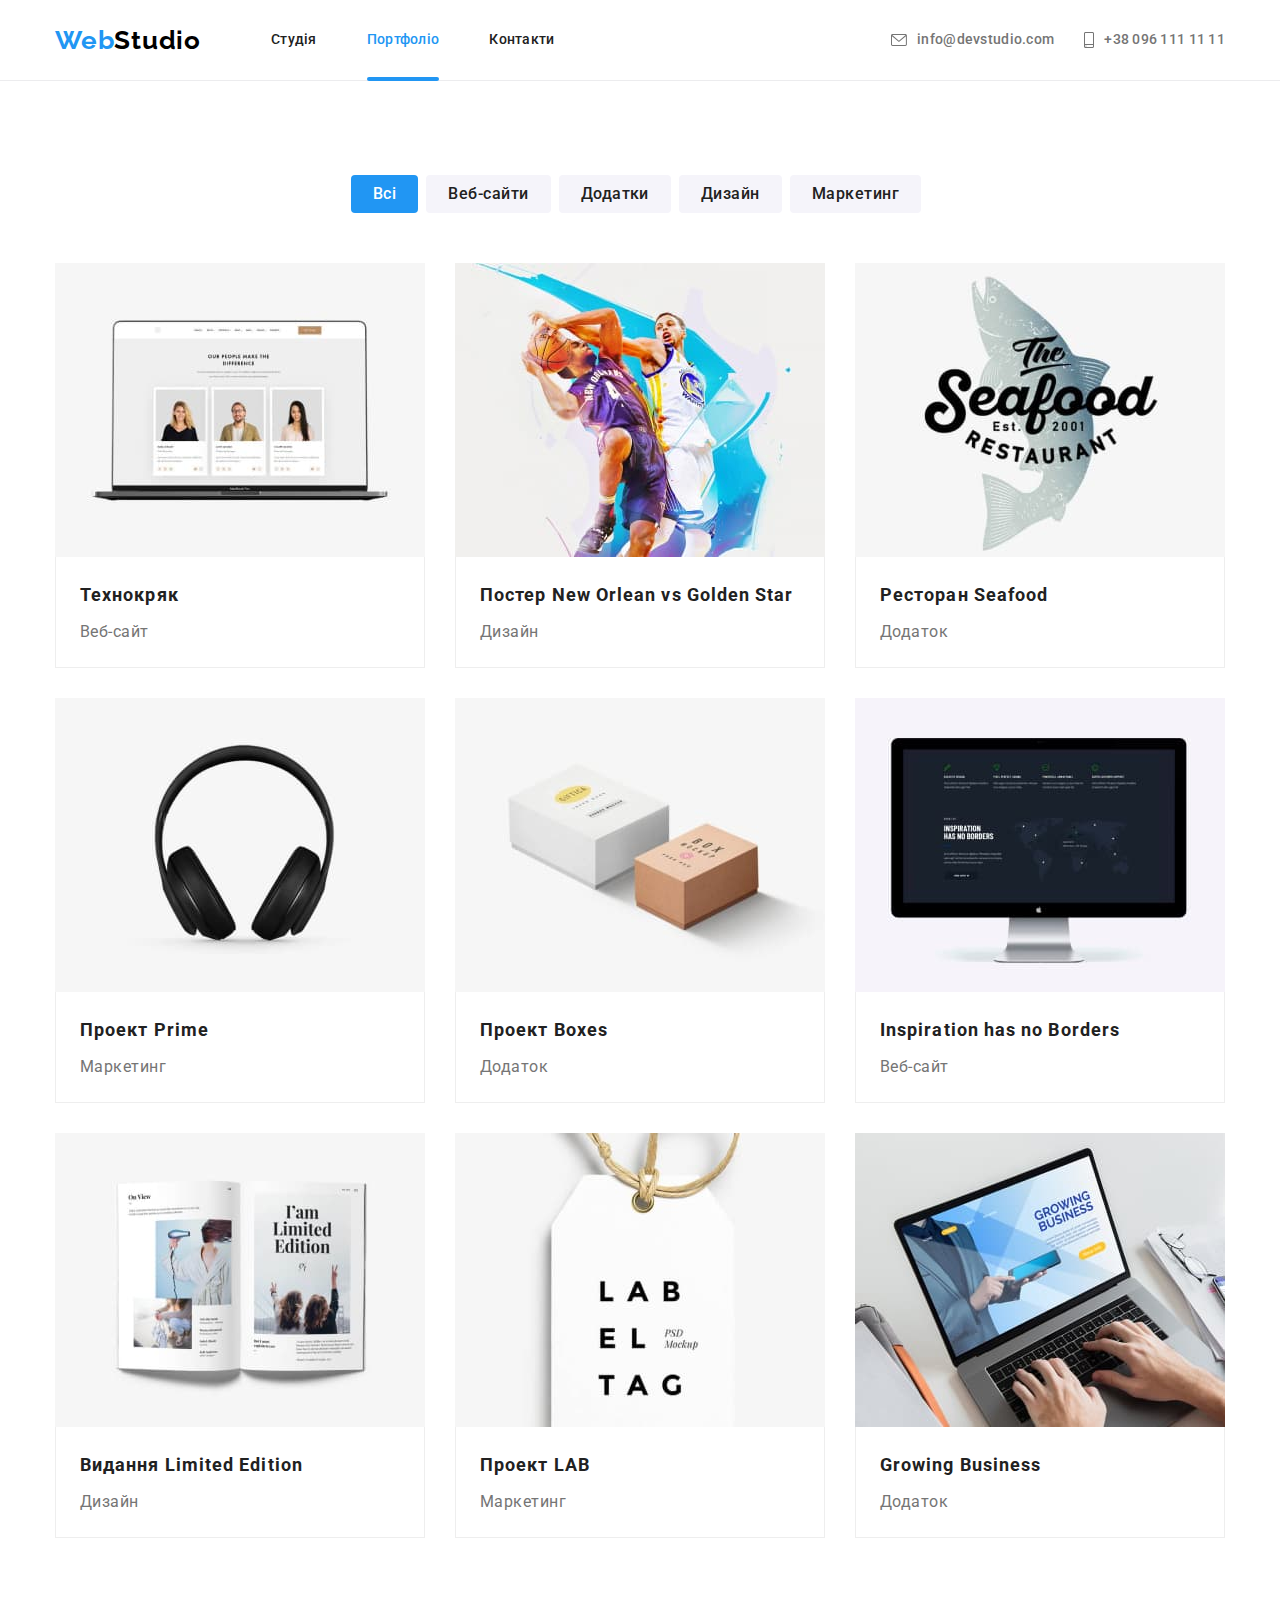
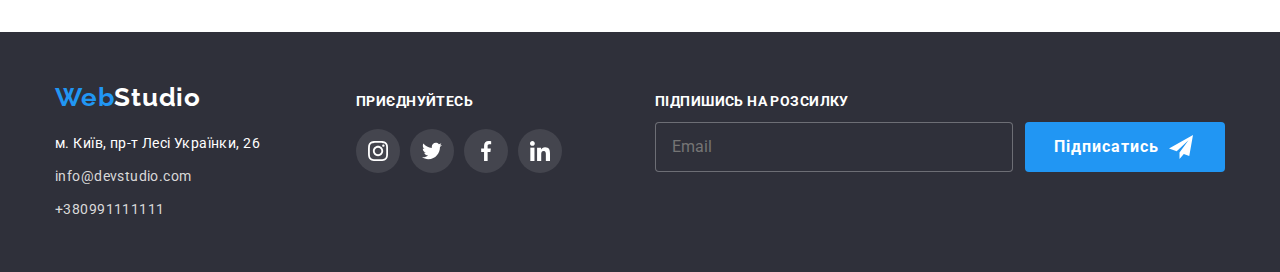
==== portfolio.html @ f046be92 "правка1" ====
<!DOCTYPE html>
<html lang="uk">
  <head>
    <meta charset="UTF-8" />
    <meta http-equiv="X-UA-Compatible" content="IE=edge" />
    <meta name="viewport" content="width=device-width, initial-scale=1.0" />
    <title>Webstudio</title>
    <link rel="preconnect" href="https://fonts.googleapis.com" />
    <link rel="preconnect" href="https://fonts.gstatic.com" crossorigin />
    <link
      href="https://fonts.googleapis.com/css2?family=Raleway:wght@700&family=Roboto:ital,wght@0,400;0,500;0,700;0,900;1,300&display=swap"
      rel="stylesheet"
    />
    <link
      rel="stylesheet"
      href="https://cdnjs.cloudflare.com/ajax/libs/modern-normalize/1.1.0/modern-normalize.min.css"
    />
    <link rel="stylesheet" href="./css/styles.css" />
  </head>

  <body>
    <header>
      <div class="container header-elements">
        <nav class="nav-header">
          <a class="logo" href="">Web<span class="colorstudio">Studio</span></a>
          <ul class="nav-list">
            <li class="nav-item">
              <a href="./index.html" class="site-nav">Студія</a>
            </li>
            <li class="nav-item">
              <div class="actions-line">
                <a href="./portfolio.html" class="nav-portfolio link-current">Портфоліо</a>
              </div>
            </li>
            <li class="nav-item"><a class="site-nav" href="">Контакти</a></li>
          </ul>
        </nav>
        <ul class="contacts-list">
          <li class="contacts-item">
            <a href="mailto:info@devstudio.com" class="mail icon-mail">
              <svg class="contacts-icon" width="16" height="12">
                <use href="./images/icons/icons.svg#icon-envelope"></use>
              </svg>
              info@devstudio.com</a
            >
          </li>
          <li class="contacts-item">
            <a href="tel:+380961111111" class="number icon-number">
              <svg class="contacts-icon" width="10" height="16">
                <use href="./images/icons/icons.svg#icon-smartphone"></use>
              </svg>
              +38 096 111 11 11</a
            >
          </li>
        </ul>
      </div>
    </header>
    <main>
      <section class="main-content section">
        <div class="container">
          <h1 class="visually-hidden" hidden>Наші роботи</h1>
          <ul class="filter-list">
            <li class="filter-item">
              <button class="filter-btn active" type="button">Всі</button>
            </li>
            <li class="filter-item">
              <button class="filter-btn" type="button">Веб-сайти</button>
            </li>
            <li class="filter-item">
              <button class="filter-btn" type="button">Додатки</button>
            </li>
            <li class="filter-item">
              <button class="filter-btn" type="button">Дизайн</button>
            </li>
            <li class="filter-item">
              <button class="filter-btn" type="button">Маркетинг</button>
            </li>
          </ul>

          <ul class="galery-list">
            <li class="galery-item">
              <a href="" class="galery-link">
                <div class="actions-portfolio">
                  <img src="./images/img-portfolio/img1.jpg" alt="комп'ютер" height="294" />
                  <p class="galery-actions-title">
                    Ресурс пропонує комплексні пропозиції з різним рівнем функціоналу та сервісів.
                    Все це дозволить відвідувачу отримати вичерпні відомості про компанію чи
                    приватну особу.
                  </p>
                </div>
                <div class="list-design">
                  <h3 class="galery-title">Технокряк</h3>
                  <p class="galery-text">Веб-сайт</p>
                </div>
              </a>
            </li>

            <li class="galery-item">
              <a href="" class="galery-link">
                <div class="actions-portfolio">
                  <img src="./images/img-portfolio/img2.jpg" alt="гра в баскетбол" height="294" />
                  <p class="galery-actions-title">
                    Ресурс пропонує комплексні пропозиції з різним рівнем функціоналу та сервісів.
                    Все це дозволить відвідувачу отримати вичерпні відомості про компанію чи
                    приватну особу.
                  </p>
                </div>
                <div class="list-design">
                  <h3 class="galery-title">Постер New Orlean vs Golden Star</h3>
                  <p class="galery-text">Дизайн</p>
                </div>
              </a>
            </li>

            <li class="galery-item">
              <a href="" class="galery-link">
                <div class="actions-portfolio">
                  <img src="./images/img-portfolio/img5.jpg" alt="лого ресторану" height="294" />
                  <p class="galery-actions-title">
                    Ресурс пропонує комплексні пропозиції з різним рівнем функціоналу та сервісів.
                    Все це дозволить відвідувачу отримати вичерпні відомості про компанію чи
                    приватну особу.
                  </p>
                </div>

                <div class="list-design">
                  <h3 class="galery-title">Ресторан Seafood</h3>
                  <p class="galery-text">Додаток</p>
                </div>
              </a>
            </li>

            <li class="galery-item">
              <a href="" class="galery-link">
                <div class="actions-portfolio">
                  <img src="./images/img-portfolio/img6.jpg" alt="навушники" height="294" />
                  <p class="galery-actions-title">
                    Ресурс пропонує комплексні пропозиції з різним рівнем функціоналу та сервісів.
                    Все це дозволить відвідувачу отримати вичерпні відомості про компанію чи
                    приватну особу.
                  </p>
                </div>
                <div class="list-design">
                  <h3 class="galery-title">Проект Prime</h3>
                  <p class="galery-text">Маркетинг</p>
                </div>
              </a>
            </li>

            <li class="galery-item">
              <a href="" class="galery-link">
                <div class="actions-portfolio">
                  <img src="./images/img-portfolio/img7.jpg" alt="коробки" height="294" />
                  <p class="galery-actions-title">
                    Ресурс пропонує комплексні пропозиції з різним рівнем функціоналу та сервісів.
                    Все це дозволить відвідувачу отримати вичерпні відомості про компанію чи
                    приватну особу.
                  </p>
                </div>
                <div class="list-design">
                  <h3 class="galery-title">Проект Boxes</h3>
                  <p class="galery-text">Додаток</p>
                </div>
              </a>
            </li>

            <li class="galery-item">
              <a href="" class="galery-link">
                <div class="actions-portfolio">
                  <img
                    src="./images/img-portfolio/img8.jpg"
                    alt="монітор комп'ютера"
                    height="294"
                  />
                  <p class="galery-actions-title">
                    Ресурс пропонує комплексні пропозиції з різним рівнем функціоналу та сервісів.
                    Все це дозволить відвідувачу отримати вичерпні відомості про компанію чи
                    приватну особу.
                  </p>
                </div>
                <div class="list-design">
                  <h3 class="galery-title">Inspiration has no Borders</h3>
                  <p class="galery-text">Веб-сайт</p>
                </div>
              </a>
            </li>

            <li class="galery-item">
              <a href="" class="galery-link">
                <div class="actions-portfolio">
                  <img src="./images/img-portfolio/img9.jpg" alt="журнал" height="294" />
                  <p class="galery-actions-title">
                    Ресурс пропонує комплексні пропозиції з різним рівнем функціоналу та сервісів.
                    Все це дозволить відвідувачу отримати вичерпні відомості про компанію чи
                    приватну особу.
                  </p>
                </div>
                <div class="list-design">
                  <h3 class="galery-title">Видання Limited Edition</h3>
                  <p class="galery-text">Дизайн</p>
                </div>
              </a>
            </li>

            <li class="galery-item">
              <a href="" class="galery-link">
                <div class="actions-portfolio">
                  <img src="./images/img-portfolio/img11.jpg" alt="етикетка" height="294" />
                  <p class="galery-actions-title">
                    Ресурс пропонує комплексні пропозиції з різним рівнем функціоналу та сервісів.
                    Все це дозволить відвідувачу отримати вичерпні відомості про компанію чи
                    приватну особу.
                  </p>
                </div>
                <div class="list-design">
                  <h3 class="galery-title">Проект LAB</h3>
                  <p class="galery-text">Маркетинг</p>
                </div>
              </a>
            </li>

            <li class="galery-item">
              <a href="" class="galery-link">
                <div class="actions-portfolio">
                  <img
                    src="./images/img-portfolio/img12.jpg"
                    alt="робота за комп'ютером"
                    height="294"
                  />
                  <p class="galery-actions-title">
                    Ресурс пропонує комплексні пропозиції з різним рівнем функціоналу та сервісів.
                    Все це дозволить відвідувачу отримати вичерпні відомості про компанію чи
                    приватну особу.
                  </p>
                </div>
                <div class="list-design">
                  <h3 class="galery-title">Growing Business</h3>
                  <p class="galery-text">Додаток</p>
                </div>
              </a>
            </li>
          </ul>
        </div>
      </section>
    </main>
    <footer>
      <div class="container footer-information">
        <div class="footer-adress">
          <a class="logo-adress" href="">Web<span class="colorstudio-adress">Studio</span></a>
          <address>
            <ul class="adress-list">
              <li class="adress-item">
                <a
                  class="adress-link"
                  href="https://goo.gl/maps/yT7QNNGnozj1mF7h9"
                  target="_blank"
                  rel="noopener noreferrer"
                  >м. Київ, пр-т Лесі Українки, 26
                </a>
              </li>
              <li class="adress-item">
                <a class="adress-mail" href="mailto:info@devstudio.com">info@devstudio.com</a>
              </li>
              <li class="adress-item">
                <a class="adress-number" href="tel:+380991111111">+380991111111</a>
              </li>
            </ul>
          </address>
        </div>
        <div class="join">
          <p class="join-title">Приєднуйтесь</p>
          <ul class="join-list">
            <li class="join-item">
              <a href="" class="join-link">
                <svg class="join-soc-icons" width="20" height="20">
                  <use href="./images/icons/icons.svg#icon-instagramwhite"></use>
                </svg>
              </a>
            </li>
            <li class="join-item">
              <a href="" class="join-link">
                <svg class="join-soc-icons" width="20" height="20">
                  <use href="./images/icons/icons.svg#icon-twitterwhite"></use>
                </svg>
              </a>
            </li>
            <li class="join-item">
              <a href="" class="join-link">
                <svg class="join-soc-icons" width="20" height="20">
                  <use href="./images/icons/icons.svg#icon-facebookwhite"></use>
                </svg>
              </a>
            </li>
            <li class="join-item">
              <a href="" class="join-link">
                <svg class="join-soc-icons" width="20" height="20">
                  <use href="./images/icons/icons.svg#icon-linkedinwhite"></use>
                </svg>
              </a>
            </li>
          </ul>
        </div>

        <div class="mailing-list">
        <form  class="mailing-form"> 
          <label for="mail"
            >Підпишись на розсилку</label>
            <div class="mailing">
            <input class="mailing-input" type="mail" id="mail" placeholder="Email"/>
          </form>
        <button class="btn-mailing" type="submit">Підписатись
          <svg class="icons-mailing" > 
          <use href="./images/icons/symbol6.svg#icon-icon-telegram" width="24" heigth="24"></use>
        </svg></button>
        </div>
      </div>
      </div>
    </footer>
  </body>
</html>
---- css/styles.css ----
:root {
  --background-color: #ffffff;
  --background-color-hero: #2f303a;
  --title-text-color: #212121;
  --primary-text-color: #000000;
  --accent: #2196f3;
  --secondary-text-color: #757575;
  --adress-color: #d9d9d9;
  --hover-color: #188ce8;
  --background: #f5f4fa;
}
html {
  box-sizing: border-box;
}

*,
*::before,
*::after {
  box-sizing: inherit;
}
body {
  background-color: var(--background-color);
  font-family: 'Roboto', sans-serif;
  margin: 0;
}

header {
  background-color: var(--background-color);
  border-bottom: 1px solid #ececee;
}

.container {
  width: 1200px;
  margin-left: auto;
  margin-right: auto;

  padding-left: 15px;
  padding-right: 15px;
}
.section {
  padding-top: 94px;
  padding-bottom: 94px;
}

img {
  display: block;
  max-width: 100%;
  height: auto;
}
/*----------HEADER-------------*/
.header-elements {
  display: flex;
  align-items: center;
}

.logo {
  color: var(--secondary-text-color);
  font-family: 'Raleway';
  font-weight: 700;
  font-size: 26px;
  line-height: 1.19;
  letter-spacing: 0.03em;
  color: var(--accent);
  text-decoration: none;
}

.colorstudio {
  color: var(--primary-text-color);
}
.colorstudio-adress {
  color: var(--background-color);
}
.nav-header {
  display: flex;
  align-items: center;
}

.nav-list {
  list-style: none;
  font-weight: 500;
  font-size: 14px;
  line-height: 1.14;
  letter-spacing: 0.02em;

  margin-left: 70px;
  margin-top: 0;
  margin-bottom: 0;
  padding: 0;
  display: flex;
}

.nav-item {
  margin-right: 50px;
}
.nav-item:last-child {
  margin-right: 0;
}

.site-nav {
  color: var(--title-text-color);
  text-decoration: none;
  display: block;
  padding-top: 32px;
  padding-bottom: 32px;

  transition: color 250ms cubic-bezier(0.4, 0, 0.2, 1);
}

.site-nav:hover,
.site-nav:focus {
  color: var(--hover-color);
}
.actions-studio {
  position: relative;
}
.nav-studio {
  position: relative;
  color: var(--accent);
  text-decoration: none;
  display: flex;
  padding-top: 32px;
  padding-bottom: 32px;

  transition: color 250ms cubic-bezier(0.4, 0, 0.2, 1);
}

.nav-studio:hover,
.nav-studio:focus {
  color: var(--hover-color);
}
.nav-studio::after {
  content: '';
  position: absolute;
  display: block;
  width: 100%;
  height: 4px;
  border-radius: 2px;
  background-color: var(--accent);
  bottom: -1px;

  transition: opacity 250ms cubic-bezier(0.4, 0, 0.2, 1);
}

.link-current {
  color: var(--accent);
}

.contacts-list {
  list-style: none;
  margin-left: auto;
  margin-top: 0;
  margin-bottom: 0;
  display: flex;
  padding-left: 0;
}

.contacts-list > .contacts-item {
  margin-right: 30px;
}

.contacts-item:last-child {
  margin-right: 0;
}
.contacts-icon {
  margin-right: 10px;
}

.contacts-icon {
  fill: currentColor;
}

.mail {
  color: var(--secondary-text-color);
  font-weight: 500;
  font-size: 14px;
  line-height: 1.14;
  letter-spacing: 0.02em;
  text-decoration: none;
  display: flex;
  align-items: center;

  transition: color 250ms cubic-bezier(0.4, 0, 0.2, 1);
}
.mail:hover,
.mail:focus {
  color: var(--accent);
}

.number {
  color: var(--secondary-text-color);
  font-weight: 500;
  font-size: 14px;
  line-height: 1.14;
  letter-spacing: 0.02em;
  text-decoration: none;
  display: flex;
  align-items: center;

  transition: color 250ms cubic-bezier(0.4, 0, 0.2, 1);
}

.number:hover,
.number:focus {
  color: var(--accent);
}

/*--------------------HERO--------------- */
.hero {
  background-color: var(--background-color-hero);
  text-align: center;
  padding-top: 200px;
  padding-bottom: 200px;
  max-width: 1600px;
  margin: auto;

  background-image: linear-gradient(rgba(47, 48, 58, 0.4), rgba(47, 48, 58, 0.4)),
    url(../images/herobg.jpg);
  background-repeat: no-repeat;
  background-position: center;
  background-size: cover;
}

.hero-title {
  color: var(--background-color);
  font-weight: 900;
  font-size: 44px;
  line-height: 1.36;
  letter-spacing: 0.06em;
  text-transform: uppercase;

  margin-top: 0;
  margin-bottom: 30px;
  max-width: 696px;
  margin-right: auto;
  margin-left: auto;
  align-items: center;
}

.btn-style {
  background: var(--accent);
  box-shadow: 0px 4px 4px rgba(0, 0, 0, 0.15);
  border-radius: 4px;
  color: var(--background-color);
  font-family: inherit;
  font-weight: 700;
  font-size: 16px;
  line-height: 1.87;
  letter-spacing: 0.06em;
  cursor: pointer;
  display: inline-block;
  padding-top: 10px;
  padding-right: 32px;
  padding-left: 32px;
  padding-bottom: 10px;
  min-width: 200px;
  border: 1px solid transparent;

  transition: background-color 250ms cubic-bezier(0.4, 0, 0.2, 1);
}

.btn-style:hover,
.btn-style:focus {
  background: var(--hover-color);
}

/*------------------BENEFITS---------------*/

.visually-hidden {
  position: absolute;
  width: 1px;
  height: 1px;
  margin: 0px;
  border: 0;
  padding: 0;
  white-space: nowrap;
  clip-path: inset(100%);
  clip: rect(0 0 0 0);
  overflow: hidden;
}

.sections-title {
  color: var(--title-text-color);
}
.section-bf {
  padding-top: 94px;
}
.benefits-list {
  list-style: none;
  margin: 0;
  padding-left: 0;
  display: flex;
  gap: 30px;
}

.benefits-title {
  font-weight: 700;
  font-size: 14px;
  line-height: 1.14;
  letter-spacing: 0.03em;
  text-transform: uppercase;
  color: var(--title-text-color);
  margin-bottom: 10px;
  margin-top: 0;
}
.benefits-text {
  color: var(--secondary-text-color);
  font-size: 14px;
  line-height: 1.71;
  letter-spacing: 0.03em;
  margin: 0;
}
.benefits-box {
  box-sizing: border-box;
  display: flex;
  width: 270px;
  height: 120px;
  background-color: var(--background);
  border-radius: 4px;
  align-items: center;
  justify-content: center;
  margin-bottom: 30px;
}
.benefits-icons {
  width: 70px;
  height: 70px;
}

.actions {
  position: relative;
}

.action-title {
  position: absolute;
  bottom: 0px;
  left: 0;
  background-color: rgba(47, 48, 58, 0.8);
  font-weight: 700;
  font-size: 14px;
  line-height: 1.14;
  text-align: center;
  letter-spacing: 0.03em;
  text-transform: uppercase;
  margin: 0;
  color: #ffffff;
  width: 100%;
  padding-top: 27px;
  padding-bottom: 27px;
}
/*--------------------FEATURE----------------*/

.features-list {
  list-style: none;
  margin: 0;
  padding: 0;
  display: flex;
  gap: 30px;
}

.features-items {
  flex-basis: calc(100% / 3);
}
.features-title,
.team-title {
  font-weight: 700;
  font-size: 36px;
  line-height: 1.17;
  text-align: center;
  letter-spacing: 0.03em;
  color: var(--title-text-color);
  padding-bottom: 50px;
}
.features-title {
  margin-top: 0;
  margin-bottom: 50px;
  padding: 0;
}

.sections-team {
  background-color: var(--background);
}
.team-list {
  list-style: none;
  margin: 0;
  padding: 0;
  display: flex;
}

.team-items {
  flex-basis: calc(100% / 4);
  margin-right: 30px;
  border-bottom: 1px solid #afb1b8;
  border-radius: 4px;
  background: var(--background);
  box-shadow: 0px 4px 4px rgba(0, 0, 0, 0.25);
}
.team-list .team-items:last-child {
  margin-right: 0;
}

.team-title {
  padding: 0;
  margin-top: 0;
  margin-bottom: 50px;
}
.team-about {
  padding-top: 30px;
  padding-bottom: 30px;
  padding-left: 10px;
  padding-right: 10px;
  align-items: center;
}
.team-name {
  color: var(--title-text-color);
  font-weight: 500;
  font-size: 16px;
  line-height: 1.18;
  text-align: center;
  letter-spacing: 0.03em;
  margin-bottom: 10px;
  margin-top: auto;
}

.team-position {
  color: var(--secondary-text-color);
  font-size: 16px;
  line-height: 1.18;
  text-align: center;
  letter-spacing: 0.03em;
  margin: 0;
}

.team-items {
  background-color: var(--background-color);
}
.team-soc-list {
  list-style: none;
  display: flex;
  padding: 0;
  margin-top: 16px;
  align-items: center;
  justify-content: center;
  gap: 10px;
}
.team-soc-item {
  align-items: center;
}

.team-icon {
  width: 44px;
  height: 44px;
  border-radius: 50%;
  display: flex;
  background-color: var(--background-color);
  align-items: center;
  justify-content: center;
  transition: background-color 250ms cubic-bezier(0.4, 0, 0.2, 1);
}
.team-icon:hover,
.team-icon:focus {
  background-color: var(--accent);
}
.team-icon:hover .team-soc-icons,
.team-icon:focus .team-soc-icons {
  fill: var(--background-color);
}
.team-soc-icons {
  fill: #afb1b8;
  transition: fill 250ms cubic-bezier(0.4, 0, 0.2, 1);
}

/*----------------------CUSTOMERS---------------*/
.customers-title {
  font-weight: 700;
  font-size: 36px;
  line-height: 42px;
  text-align: center;
  letter-spacing: 0.03em;
  color: var(--title-text-color);
  margin-top: 0;
  margin-bottom: 50px;
}
.customers-list {
  list-style: none;
  display: flex;
  padding: 0;
  margin: 0;
}
.customers-link {
  border: 1px solid #afb1b8;
  border-radius: 4px;
  display: flex;
  width: 170px;
  height: 92px;
  align-items: center;
  justify-content: center;
  color: #afb1b8;

  transition: border-color 250ms cubic-bezier(0.4, 0, 0.2, 1),
    color 250ms cubic-bezier(0.4, 0, 0.2, 1);
}
.customers-list .customers-item:last-child {
  margin-right: 0;
}
.customers-item {
  width: 170px;
  margin-right: 30px;
}

.customers-link:hover,
.customers-link:focus {
  border-color: var(--accent);
  color: var(--accent);
}

.customers-icon {
  width: 106px;
  height: 60px;
  fill: currentColor;
}
/*----------------FOOTER-------------------*/

footer {
  background-color: var(--background-color-hero);
  padding-top: 50px;
  padding-bottom: 50px;
}
address {
  margin-top: 20px;
}
.footer-information {
  display: flex;
  align-items: baseline;
}
.footer-adress {
  display: inline;
  width: 231px;
}
.logo-adress {
  font-family: 'Raleway';
  font-weight: 700;
  font-size: 26px;
  line-height: 1.19;
  letter-spacing: 0.03em;
  color: var(--accent);
  text-decoration: none;
  display: inline-block;
}
.colorstudio-adress {
  color: var(--background-color);
}

.adress-list {
  list-style: none;
  font-style: normal;
  margin-top: 0;
  padding: 0;
  margin-bottom: 0;
}
.adress-item {
  margin-bottom: 9px;
}
.adress-list .adress-item:last-child {
  margin: 0;
}

.adress-link {
  font-weight: 400;
  font-size: 14px;
  line-height: 1.71;
  letter-spacing: 0.03em;
  color: var(--background-color);
  text-decoration: none;
}
.adress-mail {
  color: var(--adress-color);
  font-weight: 400;
  font-size: 14px;
  line-height: 1.71;
  letter-spacing: 0.03em;
  text-decoration: none;
  margin-bottom: 9px;

  transition: color 250ms cubic-bezier(0.4, 0, 0.2, 1);
}

.adress-number {
  color: var(--adress-color);
  font-weight: 400;
  font-size: 14px;
  line-height: 1.71;
  letter-spacing: 0.03em;
  text-decoration: none;

  transition: color 250ms cubic-bezier(0.4, 0, 0.2, 1);
}

.adress-mail:hover,
.adress-mail:focus {
  color: var(--accent);
}
.adress-number:hover,
.adress-mail:focus {
  color: var(--accent);
}
/*---------------------------------JOIN US--------------------*/
.join {
  margin-left: 70px;
}
.join-item {
  list-style: none;
  display: flex;
}
.join-list {
  justify-content: center;
  gap: 10px;
  margin: 0;
  display: flex;
  padding: 0;
}

.join-title {
  font-weight: 700;
  font-size: 14px;
  line-height: 16px;
  letter-spacing: 0.03em;
  text-transform: uppercase;
  color: var(--background-color);
  display: flex;
  margin-bottom: 20px;
  margin-top: 0;
}
.join-link {
  width: 44px;
  height: 44px;
  border-radius: 50%;
  background-color: rgba(255, 255, 255, 0.1);

  display: flex;
  align-items: center;
  justify-content: center;

  transition: background-color 250ms cubic-bezier(0.4, 0, 0.2, 1);
}

.join-link:hover,
.join-link:focus {
  background-color: var(--accent);
}

/*--ПОРТФОЛІО*/

.nav-portfolio {
  position: relative;
  color: var(--accent);
  text-decoration: none;
  display: flex;
  padding-top: 32px;
  padding-bottom: 32px;
  transition: color 250ms cubic-bezier(0.4, 0, 0.2, 1);
}

.nav-portfolio:hover,
.nav-portfolio:focus {
  color: var(--hover-color);
}

.nav-portfolio::after {
  content: '';
  position: absolute;
  width: 100%;
  height: 4px;
  border-radius: 2px;
  background-color: var(--accent);
  bottom: -1px;

  transition: opacity 250ms cubic-bezier(0.4, 0, 0.2, 1);
}

/*-----------------------Кнопки-------------------------*/

.filter-list {
  list-style: none;
  margin-top: 0;
  margin-bottom: 50px;
  padding: 0;
  display: flex;
  justify-content: center;
}

.filter-item {
  margin-right: 0;
  align-items: center;
}

.filter-list > .filter-item {
  margin-right: 8px;
}

.filter-btn {
  background-color: var(--background);
  font-family: inherit;
  font-style: normal;
  font-weight: 500;
  font-size: 16px;
  line-height: 1.62;
  text-align: center;
  letter-spacing: 0.03em;
  color: var(--title-text-color);
  cursor: pointer;
  margin-left: auto;
  display: inline-block;
  border-radius: 4px;
  border: none;
  padding-top: 6px;
  padding-bottom: 6px;
  padding-left: 22px;
  padding-right: 22px;
  transition: background-color 250ms cubic-bezier(0.4, 0, 0.2, 1),
    color 250ms cubic-bezier(0.4, 0, 0.2, 1), box-shadow 250ms cubic-bezier(0.4, 0, 0.2, 1);
}

.filter-btn:hover,
.filter-btn:focus {
  background-color: var(--accent);
  color: var(--background-color);
  box-shadow: 0px 3px 1px rgba(0, 0, 0, 0.1), 0px 1px 2px rgba(0, 0, 0, 0.08),
    0px 2px 2px rgba(0, 0, 0, 0.12);
}

.filter-btn.active {
  background-color: var(--accent);
  color: var(--background-color);
  transition: background-color 250ms cubic-bezier(0.4, 0, 0.2, 1),
    color 250ms cubic-bezier(0.4, 0, 0.2, 1), box-shadow 250ms cubic-bezier(0.4, 0, 0.2, 1);
}

/*-------------------------GALERY--------------*/
.galery-link {
  text-decoration: none;
  display: block;
  transition: box-shadow 250ms cubic-bezier(0.4, 0, 0.2, 1);
}

.galery-link:hover,
.galery-link:focus {
  box-shadow: 0px 1px 1px rgba(0, 0, 0, 0.12), 0px 4px 4px rgba(0, 0, 0, 0.06),
    1px 4px 6px rgba(0, 0, 0, 0.16);
}

.galery-list {
  margin: 0;
  padding: 0;
  display: flex;
  flex-wrap: wrap;
  margin-left: -30px;
  margin-top: -30px;
}
.galery-list > .galery-item {
  flex-basis: calc(100% / 3 - 30px);
  margin-left: 30px;
  margin-top: 30px;
}
.galery-item {
  list-style: none;
}

.list-design {
  padding-left: 24px;
  padding-right: 24px;
  padding-top: 20px;
  padding-bottom: 20px;
  border: 1px solid #eeeeee;
  border-top: none;
}
.galery-title {
  font-weight: 700;
  font-size: 18px;
  line-height: 2;
  letter-spacing: 0.06em;
  color: var(--title-text-color);
  text-decoration: none;
  margin-top: 0;
  margin-bottom: 4px;
}

.actions-portfolio {
  position: relative;
  overflow: hidden;
}

.galery-actions-title {
  position: absolute;
  font-weight: 400;
  font-size: 18px;
  line-height: 28px;
  letter-spacing: 0.03em;
  margin: 0;
  bottom: 0;
  right: 0;
  background-color: rgba(33, 150, 243, 0.9);
  width: 100%;
  height: 100%;
  color: #ffffff;
  padding-top: 63px;
  padding-left: 24px;
  padding-right: 24px;
  padding-bottom: 63px;

  transform: translatey(100%);
  transition: transform 250ms cubic-bezier(0.4, 0, 0.2, 1);
}
.galery-item:hover .galery-actions-title,
.galery-item:focus .galery-actions-title {
  transform: translateY(0);
}

.galery-text {
  font-size: 16px;
  line-height: 1.87;
  letter-spacing: 0.03em;
  color: var(--secondary-text-color);
  text-decoration: none;
  margin: 0;
}
/*-------------------MODAL--------------*/
.backdrop {
  position: fixed;
  top: 0;
  left: 0;
  background-color: rgba(0, 0, 0, 0.2);
  width: 100%;
  height: 100%;
  transition-property: opacity 500ms;
  transition-duration: 500ms;
  transition-timing-function: cubic-bezier(0.4, 0, 0.2, 1);
}

.backdrop.is-hidden {
  opacity: 0;
  pointer-events: none;
  visibility: hidden;
}
.modal {
  width: 528px;
  height: 581px;
  background-color: #ffffff;
  position: absolute;
  left: 50%;
  top: 50%;
  transform: translate(-50%, -50%);
  padding: 40px;
}
.modal-btn {
  position: absolute;
  top: 8px;
  right: 8px;
  width: 30px;
  height: 30px;
  background: #ffffff;
  border: 1px solid rgba(0, 0, 0, 0.1);
  border-radius: 50%;
  display: flex;
  justify-content: center;
  align-items: center;
}
.icon-closemodal {
  width: 11px;
  height: 11px;
}

.modal-btn:focus-within {
  border: 1px solid #2196f3;
  fill: #2196f3;
  transition: border-color 250ms cubic-bezier(0.4, 0, 0.2, 1);
}

/*---------FORM--------*/

.form-title {
  font-weight: 700;
  font-size: 20px;
  line-height: 23px;
  text-align: center;
  letter-spacing: 0.03em;
  margin-bottom: 12px;
  margin-top: 0;

  color: #212121;
}

.form-group {
  position: relative;
  flex-direction: column;
  display: flex;
  align-items: center;
  justify-content: center;
}

.icon {
  position: absolute;
  left: 12px;
  top: 50%;
  width: 18px;
  height: 18px;

  transform: translateY(-50%);
}

.form-group input {
  width: 448px;
  height: 40px;
  padding-left: 40px;
  border-radius: 4px;
  border: 1px solid rgba(33, 33, 33, 0.2);

  outline: none;
}

.form-input:focus {
  border: 1px solid #2196f3;
  transition: border 250ms cubic-bezier(0.4, 0, 0.2, 1);
}

.form-input:focus + .icon {
  fill: #2196f3;
  transition: fill 250ms cubic-bezier(0.4, 0, 0.2, 1);
}

.form-group label {
  margin-bottom: 10px;
  font-size: 12px;
  font-weight: 400;
  letter-spacing: 0.01em;
  color: #757575;
}

.form-area {
  flex-direction: column;
  margin: 0;
}

.form-textarea {
  width: 448px;
  margin: 0;
  padding-top: 12px;
  padding-bottom: 12px;
  padding-right: 16px;
  padding-left: 16px;
  border-radius: 4px;
  border: 1px solid rgba(33, 33, 33, 0.2);
  height: 120px;
  resize: none;
  outline: none;
  color: rgba(117, 117, 117, 0.5);
  font-size: 14px;
  font-weight: 400;
  line-height: 14px;
  letter-spacing: 0.01em;
}
.form-textarea::placeholder {
  color: rgba(117, 117, 117, 0.5);
}
.area-text {
  font-weight: 400;
  font-size: 12px;
  line-height: 14px;
  letter-spacing: 0.01em;
  color: #757575;
}

.form-textarea:focus {
  border-color: #2196f3;
}

.form-btn {
  display: inline-block;
  transform: translateX(60%);
  margin-top: 30px;
  width: 200px;
  height: 50px;
  padding: 0;

  background: #2196f3;
  border: #2196f3;
  border-radius: 4px;
  font-weight: 700;
  font-size: 16px;
  line-height: 30px;
  text-align: center;
  letter-spacing: 0.06em;

  color: #ffffff;
  box-shadow: 0px 4px 4px rgba(0, 0, 0, 0.15);
}

.checkbox-text {
  display: flex;
  align-items: center;
  justify-content: center;

  font-weight: 400;
  font-size: 14px;
  line-height: 24px;
  letter-spacing: 0.03em;
  color: #757575;
  margin-top: 20px;
}

.check {
  display: flex;
  align-items: center;
  justify-content: center;
  border: 2px solid #000000;
  border-radius: 4px;
  width: 16px;
  height: 15px;
  margin-right: 8px;
  box-shadow: 0px 1px 3px rgba(0, 0, 0, 0.12), 0px 1px 1px rgba(0, 0, 0, 0.14),
    0px 2px 1px rgba(0, 0, 0, 0.2);
}

.check-link {
  color: #2196f3;
  margin-left: 3px;
}

.check-icon {
  fill: transparent;
  width: 11px;
  height: 18px;
}
.check-icon {
  fill: #ffffff;
}
.modal-check:checked + .checkbox-text .check {
  background-color: #2196f3;
  border: none;
}

/*-----------------MAILING--------------*/

input {
  color: #757575;
}

.mailing-list {
  width: 570px;
}
.mailing-form {
  margin-left: 93px;
  margin-right: 0;
  display: flex;
  flex-direction: column;
}
.mailing-input:focus {
  border-color: #2196f3;
  transition: border-color 250ms cubic-bezier(0.4, 0, 0.2, 1);
}
.mailing-list input {
  height: 50px;
  min-width: 358px;
  border-radius: 4px;
  border: 1px solid rgba(255, 255, 255, 0.3);
  background-color: rgba(47, 48, 58, 1);
  outline: none;
  padding-left: 16px;
}
.mailing-list label {
  width: 358px;
  margin-bottom: 20px;
  font-weight: 700;
  font-size: 14px;
  line-height: 1.14px;
  letter-spacing: 0.03em;
  text-transform: uppercase;
  color: #ffffff;
}
.btn-mailing {
  width: 200px;
  height: 50px;
  margin: auto;
  margin-left: 12px;
  border-radius: 4px;
  background: #2196f3;
  border: #2196f3;
  font-weight: 700;
  font-size: 16px;
  line-height: 1.87;
  display: flex;
  align-items: center;
  letter-spacing: 0.06em;
  color: #ffffff;
  padding-top: 10px;
  padding-bottom: 10px;
  padding-left: 29px;
  padding-right: 8px;
}

.mailing {
  display: flex;
}
.icons-mailing {
  height: 30px;
  padding: 0;
  margin: 0;
  padding-left: 10px;
}
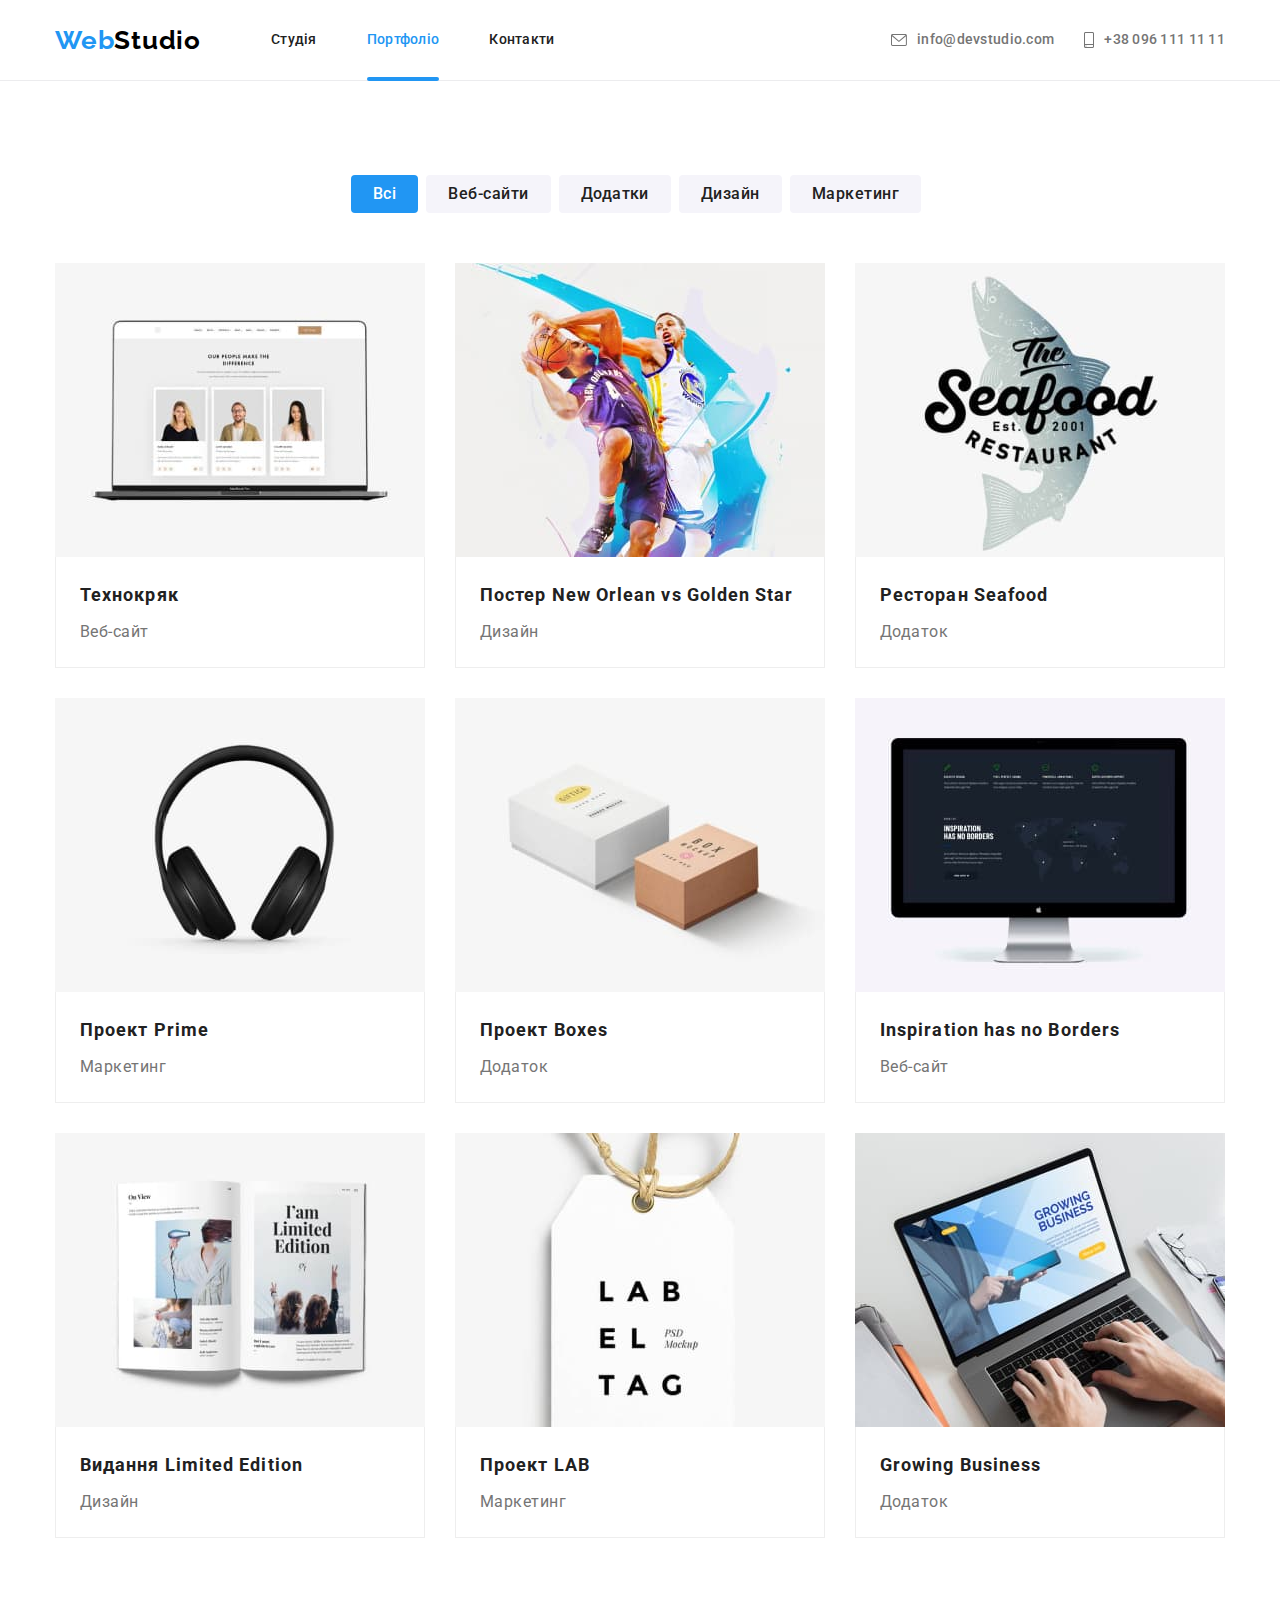
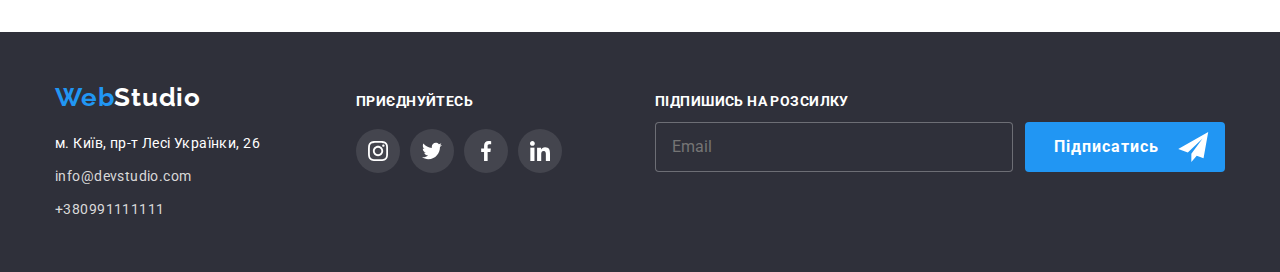
==== commit 92e30812: "правка2" ====
--- a/portfolio.html
+++ b/portfolio.html
@@ -302,18 +302,20 @@
         </div>
 
         <div class="mailing-list">
-        <form  class="mailing-form"> 
-          <label for="mail"
-            >Підпишись на розсилку</label>
+          <form class="mailing-form">
+            <label for="mail">Підпишись на розсилку</label>
             <div class="mailing">
-            <input class="mailing-input" type="mail" id="mail" placeholder="Email"/>
+              <input class="mailing-input" type="Email" id="Email" placeholder="Email" />
+
+              <button class="btn-mailing" type="submit">
+                Підписатись
+                <svg class="icons-mailing">
+                  <use href="./images/icons/symbol6.svg#icon-icon-telegram"></use>
+                </svg>
+              </button>
+            </div>
           </form>
-        <button class="btn-mailing" type="submit">Підписатись
-          <svg class="icons-mailing" > 
-          <use href="./images/icons/symbol6.svg#icon-icon-telegram" width="24" heigth="24"></use>
-        </svg></button>
         </div>
-      </div>
       </div>
     </footer>
   </body>
--- a/css/styles.css
+++ b/css/styles.css
@@ -800,7 +800,7 @@
   background-color: rgba(33, 150, 243, 0.9);
   width: 100%;
   height: 100%;
-  color: #ffffff;
+  color: var(--background-color);
   padding-top: 63px;
   padding-left: 24px;
   padding-right: 24px;
@@ -856,7 +856,7 @@
   right: 8px;
   width: 30px;
   height: 30px;
-  background: #ffffff;
+  background: var(--background-color);
   border: 1px solid rgba(0, 0, 0, 0.1);
   border-radius: 50%;
   display: flex;
@@ -869,8 +869,8 @@
 }
 
 .modal-btn:focus-within {
-  border: 1px solid #2196f3;
-  fill: #2196f3;
+  border: 1px solid var(--accent);
+  fill: var(--accent);
   transition: border-color 250ms cubic-bezier(0.4, 0, 0.2, 1);
 }
 
@@ -885,7 +885,7 @@
   margin-bottom: 12px;
   margin-top: 0;
 
-  color: #212121;
+  color: var(--title-text-color);
 }
 
 .form-group {
@@ -917,12 +917,12 @@
 }
 
 .form-input:focus {
-  border: 1px solid #2196f3;
+  border: 1px solid var(--accent);
   transition: border 250ms cubic-bezier(0.4, 0, 0.2, 1);
 }
 
 .form-input:focus + .icon {
-  fill: #2196f3;
+  fill: var(--accent);
   transition: fill 250ms cubic-bezier(0.4, 0, 0.2, 1);
 }
 
@@ -931,7 +931,7 @@
   font-size: 12px;
   font-weight: 400;
   letter-spacing: 0.01em;
-  color: #757575;
+  color: var(--secondary-text-color);
 }
 
 .form-area {
@@ -965,11 +965,11 @@
   font-size: 12px;
   line-height: 14px;
   letter-spacing: 0.01em;
-  color: #757575;
+  color: var(--secondary-text-color);
 }
 
 .form-textarea:focus {
-  border-color: #2196f3;
+  border-color: var(--accent);
 }
 
 .form-btn {
@@ -980,8 +980,8 @@
   height: 50px;
   padding: 0;
 
-  background: #2196f3;
-  border: #2196f3;
+  background: var(--accent);
+  border: var(--adress-color);
   border-radius: 4px;
   font-weight: 700;
   font-size: 16px;
@@ -989,7 +989,7 @@
   text-align: center;
   letter-spacing: 0.06em;
 
-  color: #ffffff;
+  color: var(--background-color);
   box-shadow: 0px 4px 4px rgba(0, 0, 0, 0.15);
 }
 
@@ -1002,7 +1002,7 @@
   font-size: 14px;
   line-height: 24px;
   letter-spacing: 0.03em;
-  color: #757575;
+  color: var(--secondary-text-color);
   margin-top: 20px;
 }
 
@@ -1010,7 +1010,7 @@
   display: flex;
   align-items: center;
   justify-content: center;
-  border: 2px solid #000000;
+  border: 2px solid var(--primary-text-color);
   border-radius: 4px;
   width: 16px;
   height: 15px;
@@ -1020,7 +1020,7 @@
 }
 
 .check-link {
-  color: #2196f3;
+  color: var(--accent);
   margin-left: 3px;
 }
 
@@ -1030,17 +1030,17 @@
   height: 18px;
 }
 .check-icon {
-  fill: #ffffff;
+  fill: var(--background-color);
 }
 .modal-check:checked + .checkbox-text .check {
-  background-color: #2196f3;
+  background-color: var(--accent);
   border: none;
 }
 
 /*-----------------MAILING--------------*/
 
 input {
-  color: #757575;
+  color: var(--secondary-text-color);
 }
 
 .mailing-list {
@@ -1053,7 +1053,7 @@
   flex-direction: column;
 }
 .mailing-input:focus {
-  border-color: #2196f3;
+  border-color: var(--adress-color);
   transition: border-color 250ms cubic-bezier(0.4, 0, 0.2, 1);
 }
 .mailing-list input {
@@ -1073,7 +1073,7 @@
   line-height: 1.14px;
   letter-spacing: 0.03em;
   text-transform: uppercase;
-  color: #ffffff;
+  color: var(--background-color);
 }
 .btn-mailing {
   width: 200px;
@@ -1081,15 +1081,15 @@
   margin: auto;
   margin-left: 12px;
   border-radius: 4px;
-  background: #2196f3;
-  border: #2196f3;
+  background: var(--accent);
+  border: var(--accent);
   font-weight: 700;
   font-size: 16px;
   line-height: 1.87;
   display: flex;
   align-items: center;
   letter-spacing: 0.06em;
-  color: #ffffff;
+  color: var(--background-color);
   padding-top: 10px;
   padding-bottom: 10px;
   padding-left: 29px;
